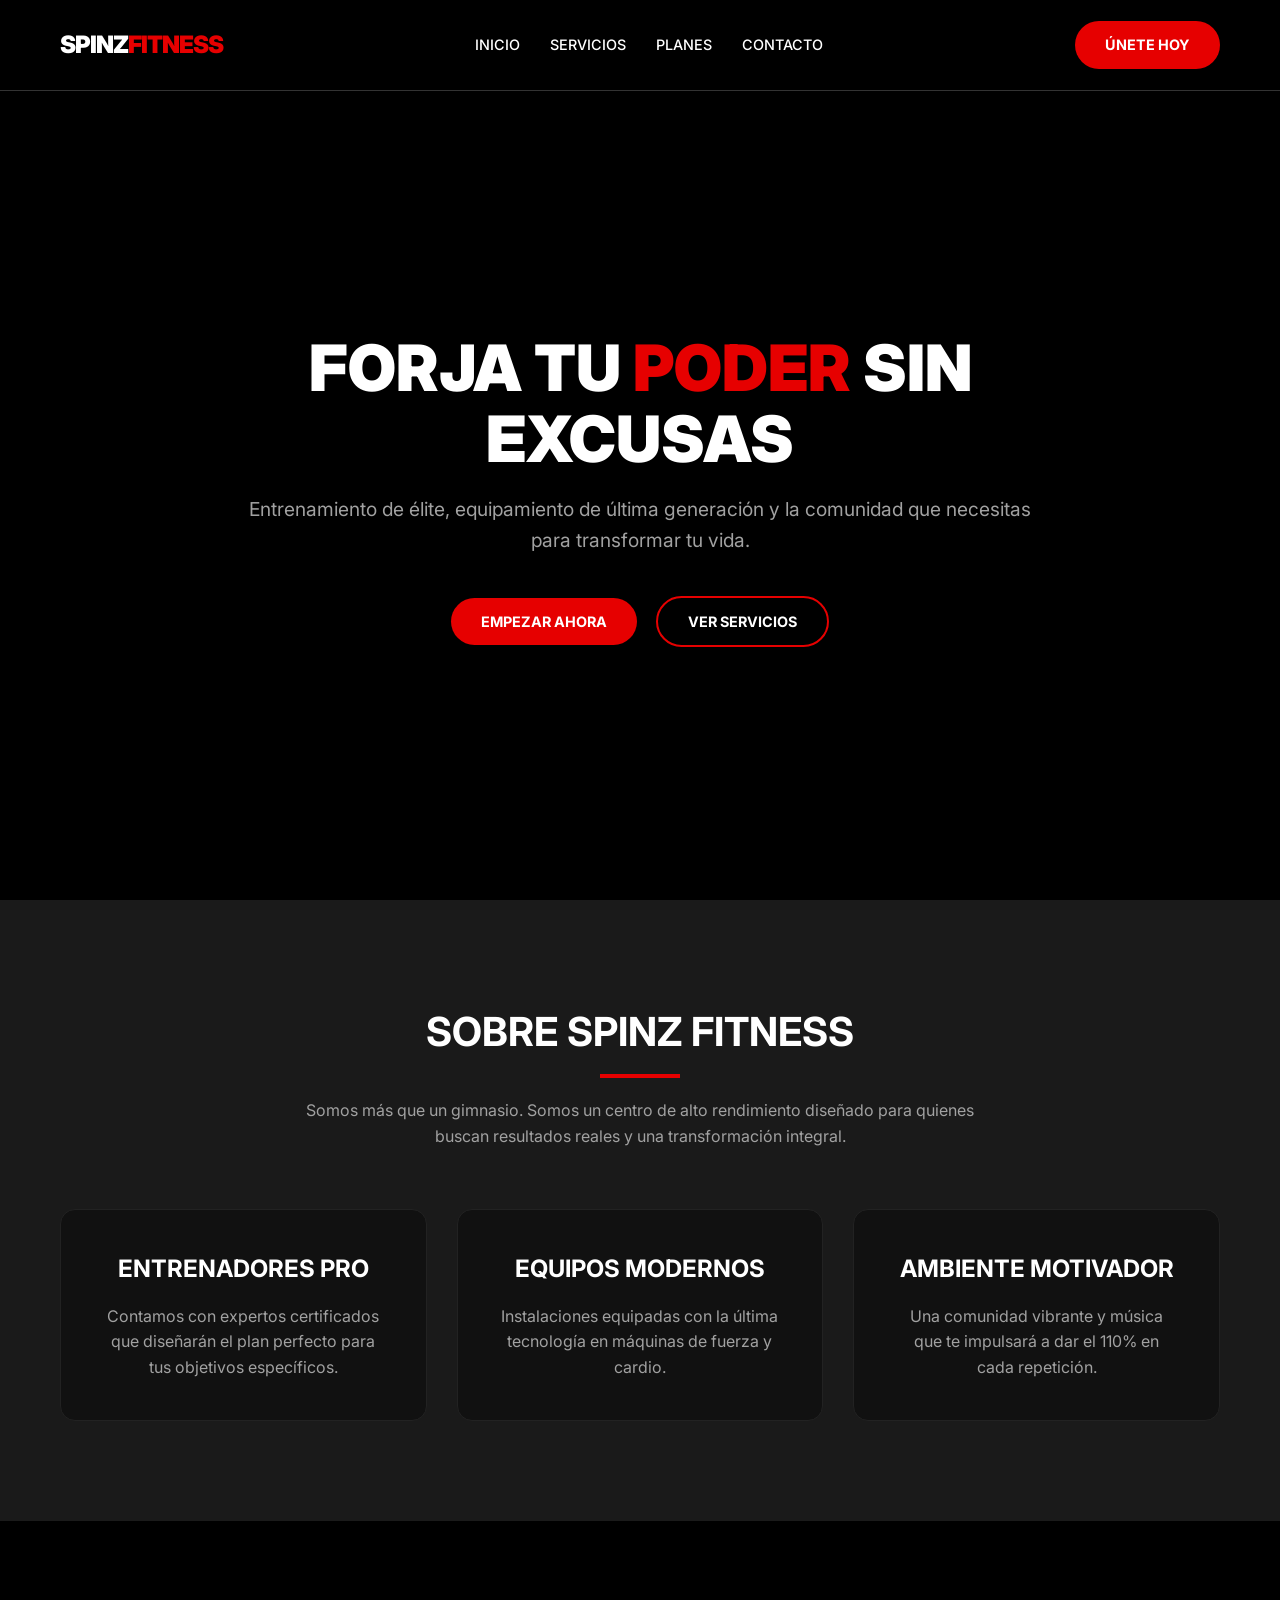
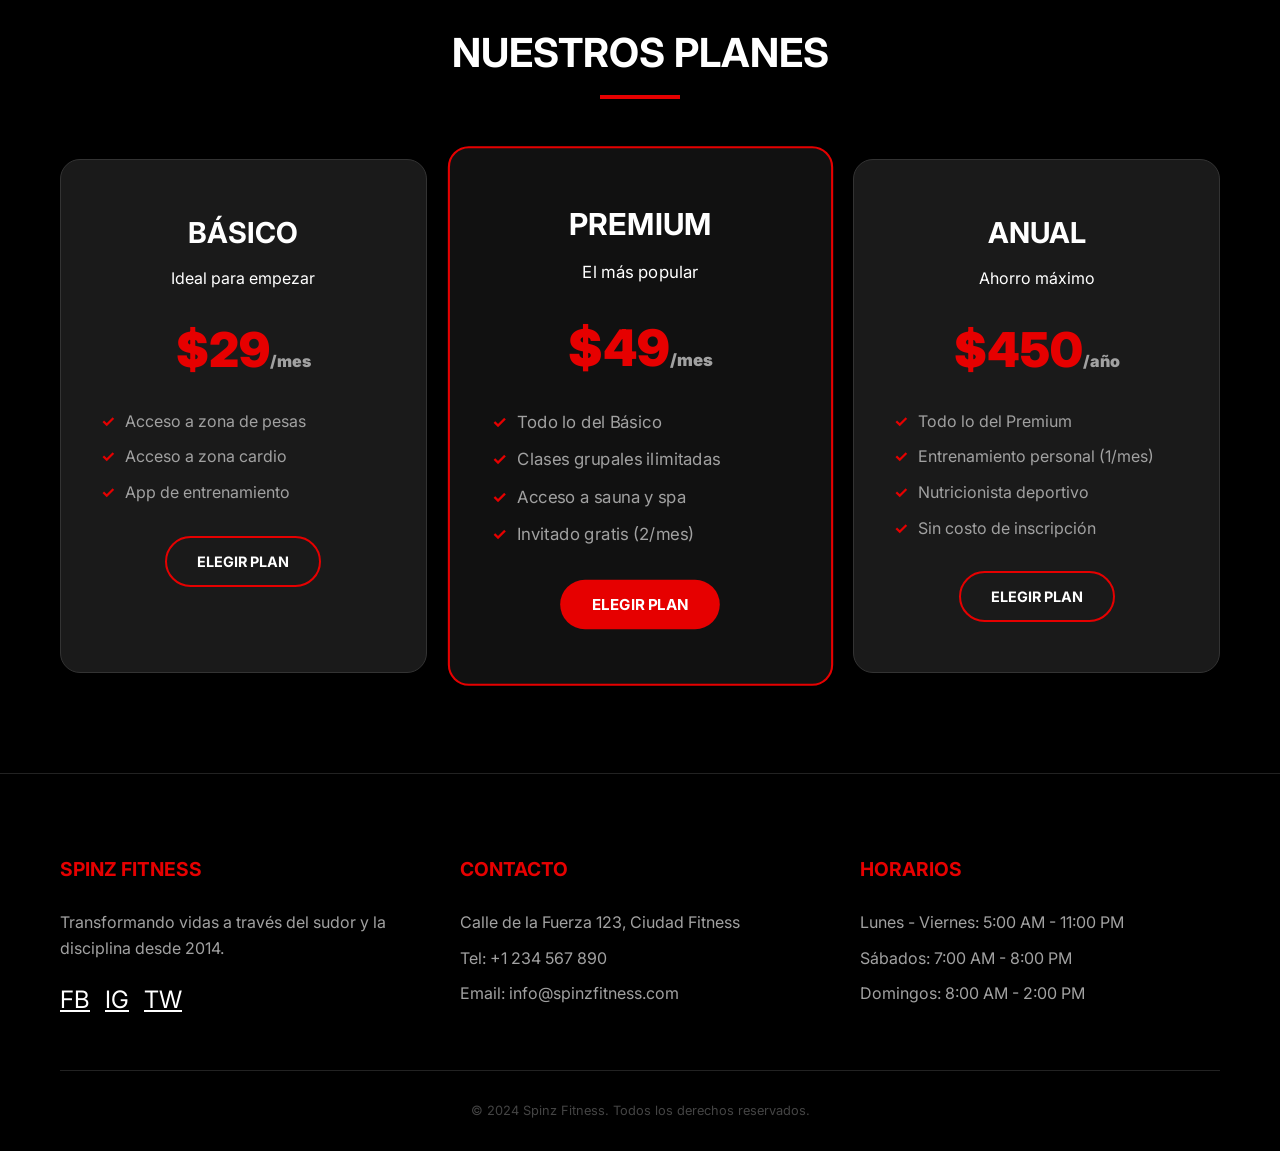
==== index.html @ bcbfaf29 "Add files via upload" ====
<!DOCTYPE html>
<html lang="es">
<head>
    <meta charset="UTF-8">
    <meta name="viewport" content="width=device-width, initial-scale=1.0">
    <title>Spinz Fitness - Supera tus Límites</title>
    <!-- Enlace a los estilos CSS -->
    <link rel="stylesheet" href="styles.css">
    <!-- Google Fonts -->
    <link href="https://fonts.googleapis.com/css2?family=Inter:wght@400;500;700;900&display=swap" rel="stylesheet">
</head>
<body>

    <!-- HEADER / NAVEGACIÓN -->
    <header>
        <div class="container">
            <div class="logo-container">
                <!-- Espacio para el Logo -->
                <div class="logo-placeholder">
                    SPINZ<span>FITNESS</span>
                </div>
            </div>
            <nav>
                <ul>
                    <li><a href="#inicio">Inicio</a></li>
                    <li><a href="#servicios">Servicios</a></li>
                    <li><a href="#planes">Planes</a></li>
                    <li><a href="#contacto">Contacto</a></li>
                </ul>
            </nav>
            <a href="#planes" class="btn btn-primary">Únete hoy</a>
        </div>
    </header>

    <!-- SECCIÓN HERO -->
    <section id="inicio" class="hero">
        <div class="container">
            <div class="hero-content">
                <h1>FORJA TU <span>PODER</span> SIN EXCUSAS</h1>
                <p>Entrenamiento de élite, equipamiento de última generación y la comunidad que necesitas para transformar tu vida.</p>
                <div class="hero-btns">
                    <a href="#planes" class="btn btn-primary">Empezar ahora</a>
                    <a href="#servicios" class="btn btn-outline" style="margin-left: 15px;">Ver servicios</a>
                </div>
            </div>
        </div>
    </section>

    <!-- SECCIÓN SOBRE EL GIMNASIO -->
    <section id="servicios" class="about">
        <div class="container">
            <div class="section-title">
                <h2>Sobre Spinz Fitness</h2>
                <div class="underline"></div>
                <p style="margin-top: 20px; color: #a1a1a1; max-width: 700px; margin-left: auto; margin-right: auto;">
                    Somos más que un gimnasio. Somos un centro de alto rendimiento diseñado para quienes buscan resultados reales y una transformación integral.
                </p>
            </div>

            <div class="features">
                <!-- Característica 1 -->
                <div class="feature-card">
                    <h3>Entrenadores Pro</h3>
                    <p>Contamos con expertos certificados que diseñarán el plan perfecto para tus objetivos específicos.</p>
                </div>
                <!-- Característica 2 -->
                <div class="feature-card">
                    <h3>Equipos Modernos</h3>
                    <p>Instalaciones equipadas con la última tecnología en máquinas de fuerza y cardio.</p>
                </div>
                <!-- Característica 3 -->
                <div class="feature-card">
                    <h3>Ambiente Motivador</h3>
                    <p>Una comunidad vibrante y música que te impulsará a dar el 110% en cada repetición.</p>
                </div>
            </div>
        </div>
    </section>

    <!-- SECCIÓN DE PLANES -->
    <section id="planes" class="planes">
        <div class="container">
            <div class="section-title">
                <h2>Nuestros Planes</h2>
                <div class="underline"></div>
            </div>

            <div class="planes-grid">
                <!-- Plan Básico -->
                <div class="plan-card">
                    <h3>Básico</h3>
                    <p>Ideal para empezar</p>
                    <div class="price">$29<span>/mes</span></div>
                    <ul>
                        <li>Acceso a zona de pesas</li>
                        <li>Acceso a zona cardio</li>
                        <li>App de entrenamiento</li>
                    </ul>
                    <a href="#" class="btn btn-outline">Elegir Plan</a>
                </div>

                <!-- Plan Premium -->
                <div class="plan-card featured">
                    <h3>Premium</h3>
                    <p>El más popular</p>
                    <div class="price">$49<span>/mes</span></div>
                    <ul>
                        <li>Todo lo del Básico</li>
                        <li>Clases grupales ilimitadas</li>
                        <li>Acceso a sauna y spa</li>
                        <li>Invitado gratis (2/mes)</li>
                    </ul>
                    <a href="#" class="btn btn-primary">Elegir Plan</a>
                </div>

                <!-- Plan Anual -->
                <div class="plan-card">
                    <h3>Anual</h3>
                    <p>Ahorro máximo</p>
                    <div class="price">$450<span>/año</span></div>
                    <ul>
                        <li>Todo lo del Premium</li>
                        <li>Entrenamiento personal (1/mes)</li>
                        <li>Nutricionista deportivo</li>
                        <li>Sin costo de inscripción</li>
                    </ul>
                    <a href="#" class="btn btn-outline">Elegir Plan</a>
                </div>
            </div>
        </div>
    </section>

    <!-- FOOTER -->
    <footer id="contacto">
        <div class="container">
            <div class="footer-content">
                <div class="footer-section">
                    <h4>Spinz Fitness</h4>
                    <p>Transformando vidas a través del sudor y la disciplina desde 2014.</p>
                    <div class="social-links">
                        <!-- Espacio para iconos de redes sociales -->
                        <a href="#">FB</a>
                        <a href="#">IG</a>
                        <a href="#">TW</a>
                    </div>
                </div>
                <div class="footer-section">
                    <h4>Contacto</h4>
                    <p>Calle de la Fuerza 123, Ciudad Fitness</p>
                    <p>Tel: +1 234 567 890</p>
                    <p>Email: info@spinzfitness.com</p>
                </div>
                <div class="footer-section">
                    <h4>Horarios</h4>
                    <p>Lunes - Viernes: 5:00 AM - 11:00 PM</p>
                    <p>Sábados: 7:00 AM - 8:00 PM</p>
                    <p>Domingos: 8:00 AM - 2:00 PM</p>
                </div>
            </div>
            <div class="copyright">
                &copy; 2024 Spinz Fitness. Todos los derechos reservados.
            </div>
        </div>
    </footer>

</body>
</html>
---- styles.css ----
/* 
    SPINZ FITNESS - ESTILOS PRINCIPALES
    Paleta de colores: Negro (#000000), Gris Oscuro (#1a1a1a), Rojo (#e60000)
*/

:root {
    --primary-color: #e60000;
    --secondary-color: #1a1a1a;
    --bg-color: #000000;
    --text-color: #ffffff;
    --text-muted: #a1a1a1;
    --card-bg: #111111;
    --transition: all 0.3s ease;
}

* {
    margin: 0;
    padding: 0;
    box-sizing: border-box;
}

html {
    scroll-behavior: smooth;
}

body {
    font-family: 'Inter', -apple-system, BlinkMacSystemFont, 'Segoe UI', Roboto, sans-serif;
    background-color: var(--bg-color);
    color: var(--text-color);
    line-height: 1.6;
}

/* Utilidades */
.container {
    max-width: 1200px;
    margin: 0 auto;
    padding: 0 20px;
}

.btn {
    display: inline-block;
    padding: 12px 30px;
    border-radius: 50px;
    text-decoration: none;
    font-weight: 700;
    text-transform: uppercase;
    font-size: 0.9rem;
    transition: var(--transition);
    cursor: pointer;
    border: none;
}

.btn-primary {
    background-color: var(--primary-color);
    color: white;
}

.btn-primary:hover {
    background-color: #ff1a1a;
    transform: translateY(-3px);
    box-shadow: 0 10px 20px rgba(230, 0, 0, 0.3);
}

.btn-outline {
    background-color: transparent;
    border: 2px solid var(--primary-color);
    color: white;
}

.btn-outline:hover {
    background-color: var(--primary-color);
}

/* Header */
header {
    background-color: rgba(0, 0, 0, 0.9);
    padding: 20px 0;
    position: fixed;
    width: 100%;
    top: 0;
    z-index: 1000;
    border-bottom: 1px solid #333;
}

header .container {
    display: flex;
    justify-content: space-between;
    align-items: center;
}

.logo-container {
    height: 50px;
    display: flex;
    align-items: center;
}

.logo-placeholder {
    font-size: 1.5rem;
    font-weight: 900;
    text-transform: uppercase;
    letter-spacing: -1px;
}

.logo-placeholder span {
    color: var(--primary-color);
}

nav ul {
    display: flex;
    list-style: none;
    gap: 30px;
}

nav ul li a {
    text-decoration: none;
    color: var(--text-color);
    font-weight: 500;
    font-size: 0.9rem;
    text-transform: uppercase;
    transition: var(--transition);
}

nav ul li a:hover {
    color: var(--primary-color);
}

/* Hero Section */
.hero {
    height: 100vh;
    background: linear-gradient(rgba(0,0,0,0.7), rgba(0,0,0,0.7)), url('https://images.unsplash.com/photo-1534438327276-14e5300c3a48?ixlib=rb-1.2.1&auto=format&fit=crop&w=1950&q=80');
    background-size: cover;
    background-position: center;
    display: flex;
    align-items: center;
    text-align: center;
    padding-top: 80px;
}

.hero-content {
    max-width: 800px;
    margin: 0 auto;
}

.hero h1 {
    font-size: 4rem;
    font-weight: 900;
    line-height: 1.1;
    margin-bottom: 20px;
    text-transform: uppercase;
}

.hero h1 span {
    color: var(--primary-color);
}

.hero p {
    font-size: 1.2rem;
    color: var(--text-muted);
    margin-bottom: 40px;
}

/* About Section */
.about {
    padding: 100px 0;
    background-color: var(--secondary-color);
}

.section-title {
    text-align: center;
    margin-bottom: 60px;
}

.section-title h2 {
    font-size: 2.5rem;
    text-transform: uppercase;
    margin-bottom: 10px;
}

.section-title .underline {
    width: 80px;
    height: 4px;
    background-color: var(--primary-color);
    margin: 0 auto;
}

.features {
    display: grid;
    grid-template-columns: repeat(auto-fit, minmax(300px, 1fr));
    gap: 30px;
    margin-top: 50px;
}

.feature-card {
    background-color: var(--card-bg);
    padding: 40px;
    border-radius: 15px;
    text-align: center;
    transition: var(--transition);
    border: 1px solid #222;
}

.feature-card:hover {
    transform: translateY(-10px);
    border-color: var(--primary-color);
}

.feature-card i {
    font-size: 3rem;
    color: var(--primary-color);
    margin-bottom: 20px;
    display: block;
}

.feature-card h3 {
    font-size: 1.5rem;
    margin-bottom: 15px;
    text-transform: uppercase;
}

.feature-card p {
    color: var(--text-muted);
}

/* Planes Section */
.planes {
    padding: 100px 0;
}

.planes-grid {
    display: grid;
    grid-template-columns: repeat(auto-fit, minmax(300px, 1fr));
    gap: 30px;
}

.plan-card {
    background-color: var(--secondary-color);
    padding: 50px 40px;
    border-radius: 20px;
    text-align: center;
    position: relative;
    overflow: hidden;
    transition: var(--transition);
    border: 1px solid #333;
}

.plan-card.featured {
    border: 2px solid var(--primary-color);
    transform: scale(1.05);
    background-color: #111;
}

.plan-card h3 {
    font-size: 1.8rem;
    margin-bottom: 10px;
    text-transform: uppercase;
}

.plan-card .price {
    font-size: 3rem;
    font-weight: 900;
    margin: 20px 0;
    color: var(--primary-color);
}

.plan-card .price span {
    font-size: 1rem;
    color: var(--text-muted);
}

.plan-card ul {
    list-style: none;
    margin-bottom: 30px;
    text-align: left;
}

.plan-card ul li {
    margin-bottom: 10px;
    color: var(--text-muted);
}

.plan-card ul li::before {
    content: '✓';
    color: var(--primary-color);
    margin-right: 10px;
    font-weight: bold;
}

/* Footer */
footer {
    background-color: #000;
    padding: 80px 0 30px;
    border-top: 1px solid #222;
}

.footer-content {
    display: grid;
    grid-template-columns: repeat(auto-fit, minmax(250px, 1fr));
    gap: 40px;
    margin-bottom: 50px;
}

.footer-section h4 {
    font-size: 1.2rem;
    text-transform: uppercase;
    margin-bottom: 25px;
    color: var(--primary-color);
}

.footer-section p {
    color: var(--text-muted);
    margin-bottom: 10px;
}

.social-links {
    display: flex;
    gap: 15px;
    margin-top: 20px;
}

.social-links a {
    color: white;
    font-size: 1.5rem;
    transition: var(--transition);
}

.social-links a:hover {
    color: var(--primary-color);
}

.copyright {
    text-align: center;
    padding-top: 30px;
    border-top: 1px solid #222;
    color: #444;
    font-size: 0.8rem;
}

/* Responsive */
@media (max-width: 768px) {
    header .container {
        flex-direction: column;
        gap: 20px;
    }

    nav ul {
        gap: 15px;
    }

    .hero h1 {
        font-size: 2.5rem;
    }

    .plan-card.featured {
        transform: scale(1);
    }
}
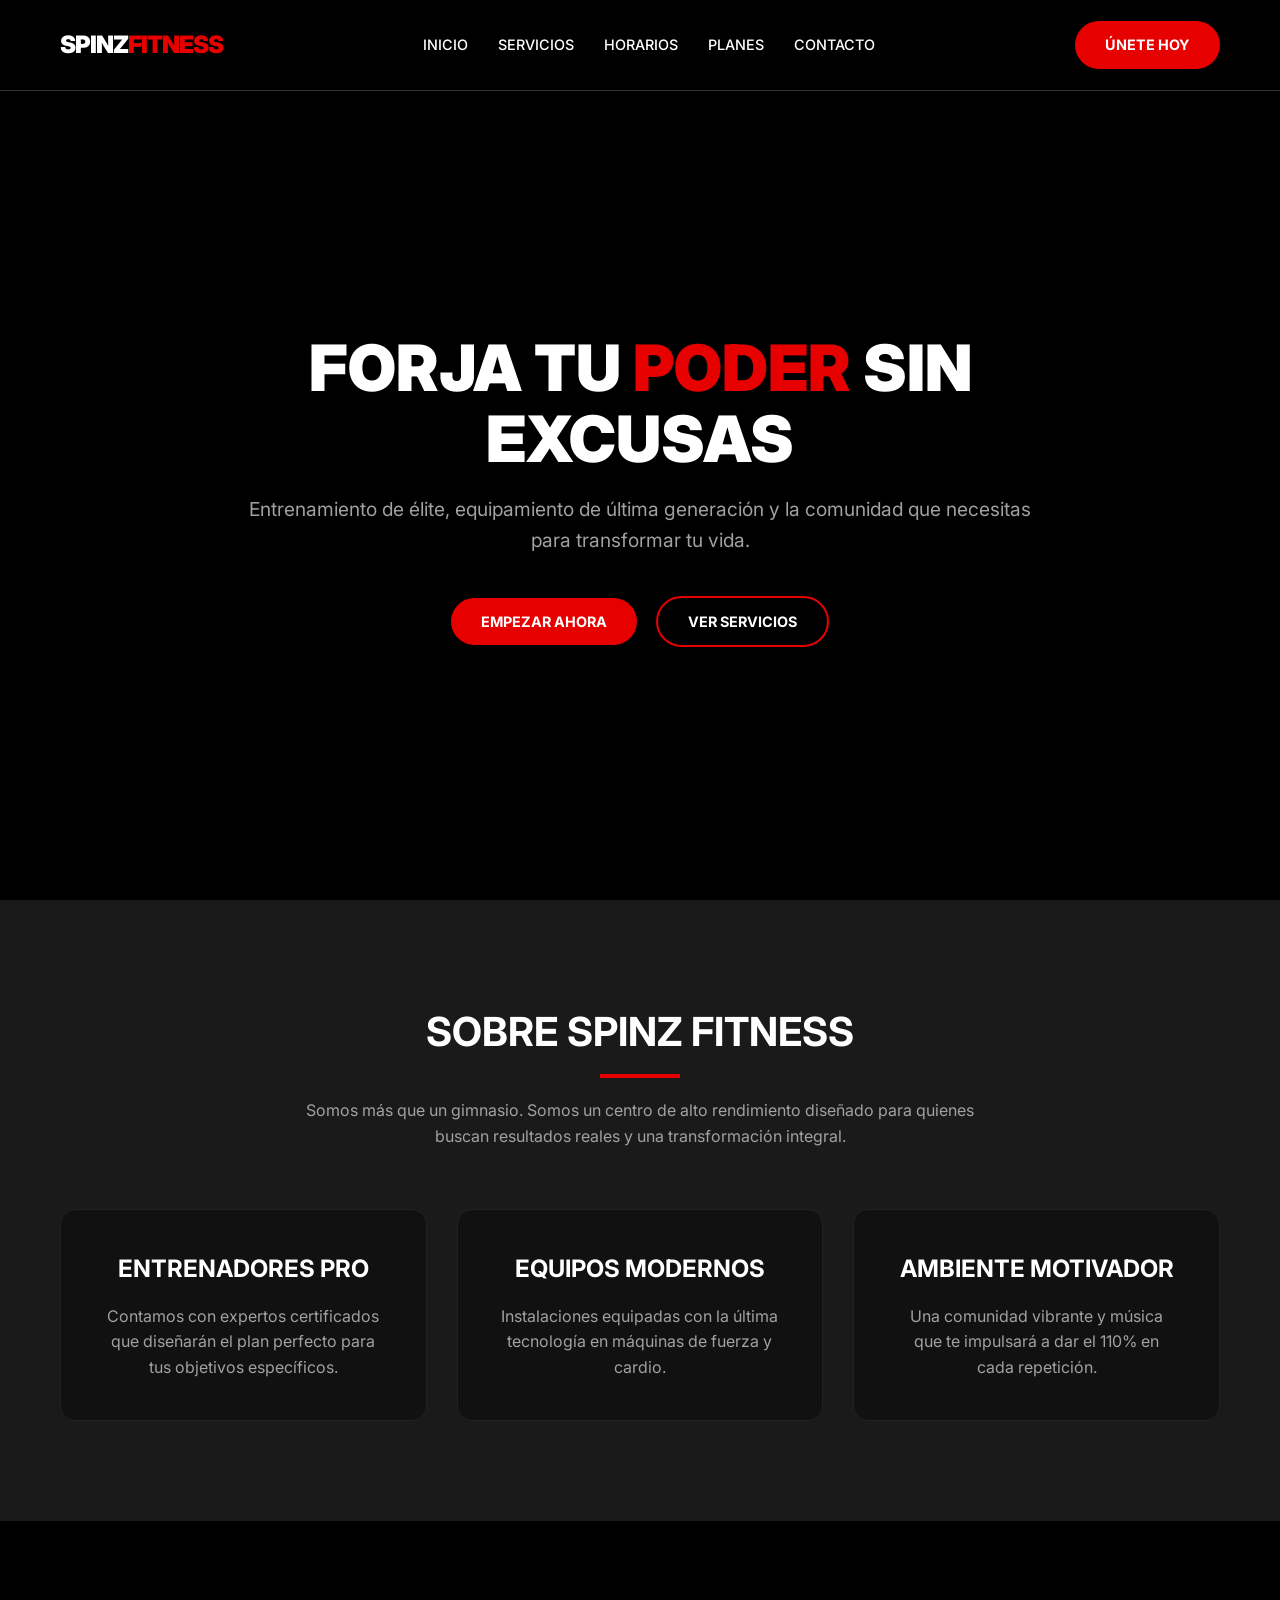
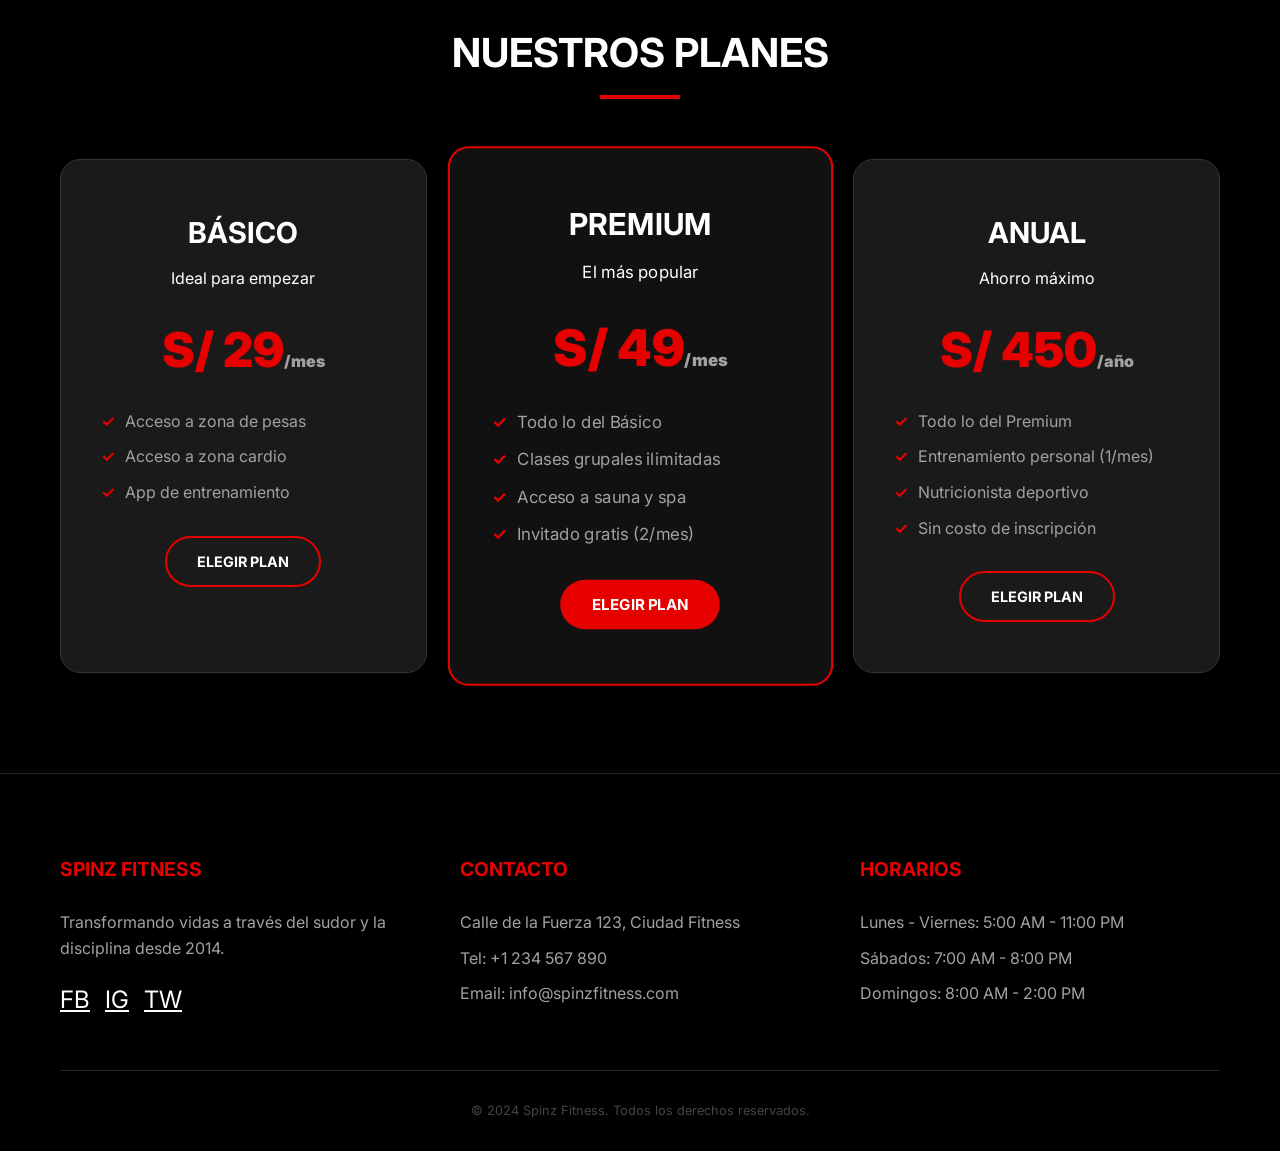
==== commit 95202fa6: "Add files via upload" ====
--- a/index.html
+++ b/index.html
@@ -24,11 +24,12 @@
                 <ul>
                     <li><a href="#inicio">Inicio</a></li>
                     <li><a href="#servicios">Servicios</a></li>
+                    <li><a href="horarios.html">Horarios</a></li>
                     <li><a href="#planes">Planes</a></li>
-                    <li><a href="#contacto">Contacto</a></li>
+                    <li><a href="contacto.html">Contacto</a></li>
                 </ul>
             </nav>
-            <a href="#planes" class="btn btn-primary">Únete hoy</a>
+            <a href="contacto.html#registro" class="btn btn-primary">Únete hoy</a>
         </div>
     </header>
 
@@ -90,7 +91,7 @@
                 <div class="plan-card">
                     <h3>Básico</h3>
                     <p>Ideal para empezar</p>
-                    <div class="price">$29<span>/mes</span></div>
+                    <div class="price">S/ 29<span>/mes</span></div>
                     <ul>
                         <li>Acceso a zona de pesas</li>
                         <li>Acceso a zona cardio</li>
@@ -103,7 +104,7 @@
                 <div class="plan-card featured">
                     <h3>Premium</h3>
                     <p>El más popular</p>
-                    <div class="price">$49<span>/mes</span></div>
+                    <div class="price">S/ 49<span>/mes</span></div>
                     <ul>
                         <li>Todo lo del Básico</li>
                         <li>Clases grupales ilimitadas</li>
@@ -117,7 +118,7 @@
                 <div class="plan-card">
                     <h3>Anual</h3>
                     <p>Ahorro máximo</p>
-                    <div class="price">$450<span>/año</span></div>
+                    <div class="price">S/ 450<span>/año</span></div>
                     <ul>
                         <li>Todo lo del Premium</li>
                         <li>Entrenamiento personal (1/mes)</li>
--- a/styles.css
+++ b/styles.css
@@ -354,3 +354,279 @@
         transform: scale(1);
     }
 }
+
+/* NUEVOS ESTILOS PARA FORMULARIOS Y CHAT */
+
+.grid-2-cols {
+    display: grid;
+    grid-template-columns: 1fr 1fr;
+    gap: 60px;
+}
+
+@media (max-width: 992px) {
+    .grid-2-cols {
+        grid-template-columns: 1fr;
+    }
+}
+
+.gym-form {
+    background-color: var(--secondary-color);
+    padding: 30px;
+    border-radius: 15px;
+    border: 1px solid #333;
+    margin-top: 30px;
+}
+
+.form-group {
+    margin-bottom: 20px;
+}
+
+.form-group label {
+    display: block;
+    margin-bottom: 8px;
+    font-size: 0.9rem;
+    color: var(--text-muted);
+}
+
+.form-group input, 
+.form-group select, 
+.form-group textarea {
+    width: 100%;
+    padding: 12px;
+    background-color: #000;
+    border: 1px solid #333;
+    color: white;
+    border-radius: 8px;
+    font-family: inherit;
+    font-size: 1rem;
+    transition: var(--transition);
+}
+
+.form-group input:focus, 
+.form-group select:focus, 
+.form-group textarea:focus {
+    outline: none;
+    border-color: var(--primary-color);
+}
+
+.w-100 {
+    width: 100%;
+}
+
+.checkbox-group {
+    display: flex;
+    align-items: center;
+    gap: 10px;
+}
+
+.checkbox-group input {
+    width: auto;
+}
+
+.plan-options {
+    display: flex;
+    gap: 15px;
+    margin-top: 10px;
+}
+
+.plan-radio {
+    flex: 1;
+    cursor: pointer;
+}
+
+.plan-radio input {
+    display: none;
+}
+
+.plan-radio span {
+    display: block;
+    padding: 10px;
+    text-align: center;
+    border: 1px solid #333;
+    border-radius: 8px;
+    font-size: 0.8rem;
+    text-transform: uppercase;
+    font-weight: bold;
+    transition: var(--transition);
+}
+
+.plan-radio input:checked + span {
+    background-color: var(--primary-color);
+    border-color: var(--primary-color);
+}
+
+/* CHAT WIDGET */
+.chat-widget {
+    position: fixed;
+    bottom: 30px;
+    right: 30px;
+    width: 320px;
+    background-color: #111;
+    border-radius: 15px;
+    border: 1px solid #333;
+    box-shadow: 0 10px 30px rgba(0,0,0,0.5);
+    z-index: 2000;
+    display: flex;
+    flex-direction: column;
+    overflow: hidden;
+}
+
+.chat-header {
+    background-color: var(--primary-color);
+    padding: 15px;
+    display: flex;
+    align-items: center;
+    gap: 10px;
+    font-weight: bold;
+    font-size: 0.9rem;
+}
+
+.status-dot {
+    width: 10px;
+    height: 10px;
+    background-color: #00ff00;
+    border-radius: 50%;
+    animation: pulse 2s infinite;
+}
+
+@keyframes pulse {
+    0% { opacity: 1; }
+    50% { opacity: 0.5; }
+    100% { opacity: 1; }
+}
+
+.chat-body {
+    height: 300px;
+    padding: 15px;
+    overflow-y: auto;
+    display: flex;
+    flex-direction: column;
+    gap: 10px;
+}
+
+.chat-msg {
+    padding: 10px 15px;
+    border-radius: 15px;
+    font-size: 0.85rem;
+    max-width: 85%;
+}
+
+.chat-msg.bot {
+    background-color: #222;
+    align-self: flex-start;
+    border-bottom-left-radius: 0;
+}
+
+.chat-msg.user {
+    background-color: var(--primary-color);
+    align-self: flex-end;
+    border-bottom-right-radius: 0;
+}
+
+.chat-footer {
+    padding: 15px;
+    border-top: 1px solid #333;
+    display: flex;
+    gap: 10px;
+}
+
+.chat-footer input {
+    flex: 1;
+    background-color: #000;
+    border: 1px solid #333;
+    color: white;
+    padding: 8px 12px;
+    border-radius: 20px;
+    font-size: 0.85rem;
+}
+
+.chat-footer button {
+    background-color: var(--primary-color);
+    border: none;
+    color: white;
+    width: 35px;
+    height: 35px;
+    border-radius: 50%;
+    cursor: pointer;
+}
+
+.active {
+    color: var(--primary-color) !important;
+}
+
+/* CALENDARIO DE CLASES */
+.calendar-container {
+    background-color: var(--secondary-color);
+    border-radius: 15px;
+    border: 1px solid #333;
+    overflow-x: auto;
+    margin-top: 40px;
+}
+
+.calendar-header-grid {
+    display: grid;
+    grid-template-columns: 100px repeat(6, 1fr);
+    background-color: #111;
+    border-bottom: 1px solid #333;
+}
+
+.calendar-header-grid div {
+    padding: 15px;
+    text-align: center;
+    font-weight: bold;
+    font-size: 0.8rem;
+    text-transform: uppercase;
+    color: var(--primary-color);
+}
+
+.calendar-row {
+    display: grid;
+    grid-template-columns: 100px repeat(6, 1fr);
+    border-bottom: 1px solid #222;
+}
+
+.calendar-row:last-child {
+    border-bottom: none;
+}
+
+.calendar-row .time {
+    padding: 20px 10px;
+    text-align: center;
+    font-size: 0.8rem;
+    font-weight: bold;
+    background-color: #0c0c0c;
+    border-right: 1px solid #222;
+    display: flex;
+    align-items: center;
+    justify-content: center;
+}
+
+.class-item {
+    padding: 10px;
+    margin: 5px;
+    border-radius: 5px;
+    font-size: 0.75rem;
+    font-weight: bold;
+    text-align: center;
+    display: flex;
+    align-items: center;
+    justify-content: center;
+    transition: var(--transition);
+}
+
+.class-item:hover {
+    transform: scale(1.05);
+    filter: brightness(1.2);
+}
+
+.class-item.crossfit { background-color: rgba(230, 0, 0, 0.2); color: #ff4d4d; border: 1px solid rgba(230, 0, 0, 0.4); }
+.class-item.yoga { background-color: rgba(0, 150, 255, 0.2); color: #4db8ff; border: 1px solid rgba(0, 150, 255, 0.4); }
+.class-item.cardio { background-color: rgba(0, 230, 115, 0.2); color: #4dff99; border: 1px solid rgba(0, 230, 115, 0.4); }
+.class-item.box { background-color: rgba(255, 165, 0, 0.2); color: #ffb84d; border: 1px solid rgba(255, 165, 0, 0.4); }
+.class-item.empty { color: #333; }
+
+@media (max-width: 992px) {
+    .calendar-header-grid, .calendar-row {
+        grid-template-columns: 80px repeat(6, 150px);
+    }
+}
